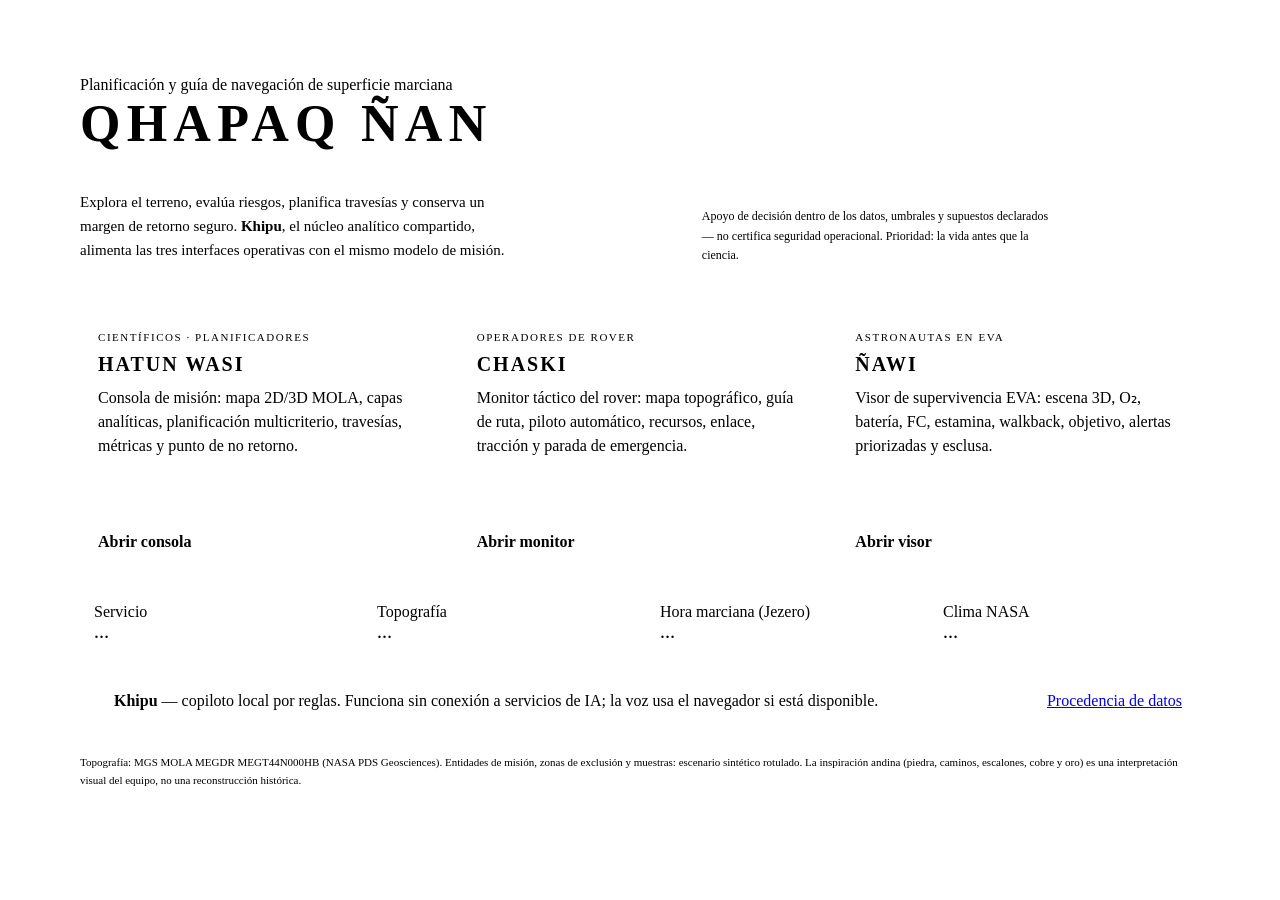
==== web/home/index.html @ beaa2172 "First commit" ====
<!doctype html>
<html lang="es">
<head>
  <meta charset="utf-8" />
  <meta name="viewport" content="width=device-width, initial-scale=1" />
  <title>Qhapaq Ñan — Portal</title>
  <link rel="stylesheet" href="/static/shared/css/qn.css" />
  <style>
    body { overflow: auto; background:
      radial-gradient(1200px 600px at 75% -10%, rgba(185,111,73,.18), transparent 60%),
      repeating-linear-gradient(0deg, rgba(223,189,128,.035) 0 1px, transparent 1px 64px),
      repeating-linear-gradient(90deg, rgba(223,189,128,.035) 0 1px, transparent 1px 96px), var(--basalt-1); }
    .wrap { max-width: 1120px; margin: 0 auto; padding: 28px 16px 40px; }
    header.top { display: flex; align-items: center; justify-content: space-between; gap: 16px; flex-wrap: wrap; }
    .hero { margin: 40px 0 26px; display: grid; grid-template-columns: 1.2fr 1fr; gap: 24px; align-items: end; }
    .hero h1 { font-size: clamp(30px, 5vw, 52px); letter-spacing: .12em; margin: 0; font-weight: 700; }
    .hero h1 span { color: var(--copper); }
    .hero p { color: var(--text-2); font-size: 15px; line-height: 1.6; max-width: 60ch; }
    .steps { display: flex; gap: 0; margin: 14px 0 0; }
    .steps i { display: block; width: 46px; height: 8px; border: 1px solid var(--copper); border-right: 0; }
    .steps i:nth-child(2) { margin-top: -8px; } .steps i:nth-child(3) { margin-top: -16px; } .steps i:last-child { border-right: 1px solid var(--copper); }
    .grid { display: grid; grid-template-columns: repeat(3, 1fr); gap: 16px; }
    .card { display: flex; flex-direction: column; gap: 10px; padding: 18px; text-decoration: none; color: inherit; min-height: 230px; transition: border-color .15s, transform .15s; }
    .card:hover, .card:focus-visible { border-color: var(--gold); transform: translateY(-2px); }
    .card h2 { margin: 0; font-size: 20px; letter-spacing: .1em; }
    .card .role { color: var(--gold); font-size: 11px; letter-spacing: .14em; text-transform: uppercase; }
    .card p { color: var(--text-2); margin: 0; line-height: 1.5; flex: 1; }
    .card .go { color: var(--gold); display: flex; align-items: center; gap: 6px; font-weight: 600; }
    .card svg.big { width: 34px; height: 34px; color: var(--copper); }
    .status { margin-top: 22px; display: grid; grid-template-columns: repeat(4, 1fr); gap: 12px; }
    .status .panel { padding: 12px 14px; }
    .status b { display: block; font-family: var(--font-mono); font-size: 15px; margin-top: 4px; }
    .khipu { margin-top: 22px; padding: 16px 18px; display: flex; gap: 16px; align-items: center; flex-wrap: wrap; }
    footer { margin-top: 28px; color: var(--text-3); font-size: 11px; line-height: 1.6; }
    @media (max-width: 860px) { .hero, .grid { grid-template-columns: 1fr; } .status { grid-template-columns: 1fr 1fr; } }
  </style>
</head>
<body>
  <div class="wrap">
    <header class="top">
      <div id="brand"></div>
      <div class="muted mono" id="clock" aria-live="off"></div>
    </header>
    <section class="hero">
      <div>
        <div class="kicker">Planificación y guía de navegación de superficie marciana</div>
        <h1>QHAPAQ <span>ÑAN</span></h1>
        <div class="steps" aria-hidden="true"><i></i><i></i><i></i><i></i></div>
        <p>Explora el terreno, evalúa riesgos, planifica travesías y conserva un margen de retorno seguro. <strong>Khipu</strong>, el núcleo analítico compartido, alimenta las tres interfaces operativas con el mismo modelo de misión.</p>
      </div>
      <p class="muted" style="font-size:12px">Apoyo de decisión dentro de los datos, umbrales y supuestos declarados — no certifica seguridad operacional. Prioridad: la vida antes que la ciencia.</p>
    </section>
    <nav class="grid" aria-label="Interfaces operativas">
      <a class="card panel cut" href="/console" id="go-console">
        <span data-icon="map" class="ic"></span>
        <div class="role">Científicos · planificadores</div>
        <h2>HATUN WASI</h2>
        <p>Consola de misión: mapa 2D/3D MOLA, capas analíticas, planificación multicriterio, travesías, métricas y punto de no retorno.</p>
        <span class="go">Abrir consola <span data-icon="arrowright"></span></span>
      </a>
      <a class="card panel cut" href="/rover" id="go-rover">
        <span data-icon="truck" class="ic"></span>
        <div class="role">Operadores de rover</div>
        <h2>CHASKI</h2>
        <p>Monitor táctico del rover: mapa topográfico, guía de ruta, piloto automático, recursos, enlace, tracción y parada de emergencia.</p>
        <span class="go">Abrir monitor <span data-icon="arrowright"></span></span>
      </a>
      <a class="card panel cut" href="/hud" id="go-hud">
        <span data-icon="person" class="ic"></span>
        <div class="role">Astronautas en EVA</div>
        <h2>ÑAWI</h2>
        <p>Visor de supervivencia EVA: escena 3D, O₂, batería, FC, estamina, walkback, objetivo, alertas priorizadas y esclusa.</p>
        <span class="go">Abrir visor <span data-icon="arrowright"></span></span>
      </a>
    </nav>
    <section class="status" aria-label="Estado de Khipu">
      <div class="panel"><span class="kicker">Servicio</span><b id="st-health">…</b></div>
      <div class="panel"><span class="kicker">Topografía</span><b id="st-data">…</b></div>
      <div class="panel"><span class="kicker">Hora marciana (Jezero)</span><b id="st-mars">…</b></div>
      <div class="panel"><span class="kicker">Clima NASA</span><b id="st-weather">…</b></div>
    </section>
    <section class="khipu panel">
      <span data-icon="radio"></span>
      <div style="flex:1;min-width:220px"><strong>Khipu</strong> — copiloto local por reglas. Funciona sin conexión a servicios de IA; la voz usa el navegador si está disponible.</div>
      <a class="btn" href="/static/home/data.html">Procedencia de datos</a>
    </section>
    <footer>
      Topografía: MGS MOLA MEGDR MEGT44N000HB (NASA PDS Geosciences). Entidades de misión, zonas de exclusión y muestras: escenario sintético rotulado.
      La inspiración andina (piedra, caminos, escalones, cobre y oro) es una interpretación visual del equipo, no una reconstrucción histórica.
    </footer>
  </div>
  <script type="module">
    import { icon, brandBlock } from "/static/shared/js/icons.js";
    import { api } from "/static/shared/js/api.js";
    document.getElementById("brand").innerHTML = brandBlock("Portal · Núcleo Khipu");
    document.querySelectorAll("[data-icon]").forEach((el) => { el.outerHTML = icon(el.dataset.icon, el.classList.contains("ic") ? "big" : "icon"); });
    const set = (id, t, cls) => { const e = document.getElementById(id); e.textContent = t; if (cls) e.style.color = cls; };
    api.health().then((h) => {
      set("st-health", h.status === "ok" ? "Operativo" : h.status, "var(--safe)");
      set("st-data", h.data.macro_available ? "MOLA cargado" : "Sin datos (modo vacío)", h.data.macro_available ? "var(--safe)" : "var(--warn)");
    }).catch(() => { set("st-health", "Sin conexión", "var(--danger)"); set("st-data", "—"); });
    const tick = () => api.marsTime(18.44, 77.45).then((m) => {
      const h = Math.floor(m.ltst_h), mi = Math.floor((m.ltst_h - h) * 60);
      set("st-mars", `Sol ${m.sol} · ${String(h).padStart(2, "0")}:${String(mi).padStart(2, "0")} LTST`);
    }).catch(() => set("st-mars", "—"));
    tick(); setInterval(tick, 30000);
    api.weather().then((w) => {
      const s = w.summary;
      set("st-weather", w.status === "live" && s?.available ? `Sol ${s.sol}: ${s.temp_avg_c ?? "—"} °C` : `${w.status === "fallback" ? "No disponible" : w.status} (${w.status})`, w.status === "live" ? "var(--safe)" : "var(--text-2)");
    }).catch(() => set("st-weather", "No disponible"));
    setInterval(() => { document.getElementById("clock").textContent = new Date().toISOString().slice(0, 19).replace("T", " ") + " UTC"; }, 1000);
  </script>
</body>
</html>
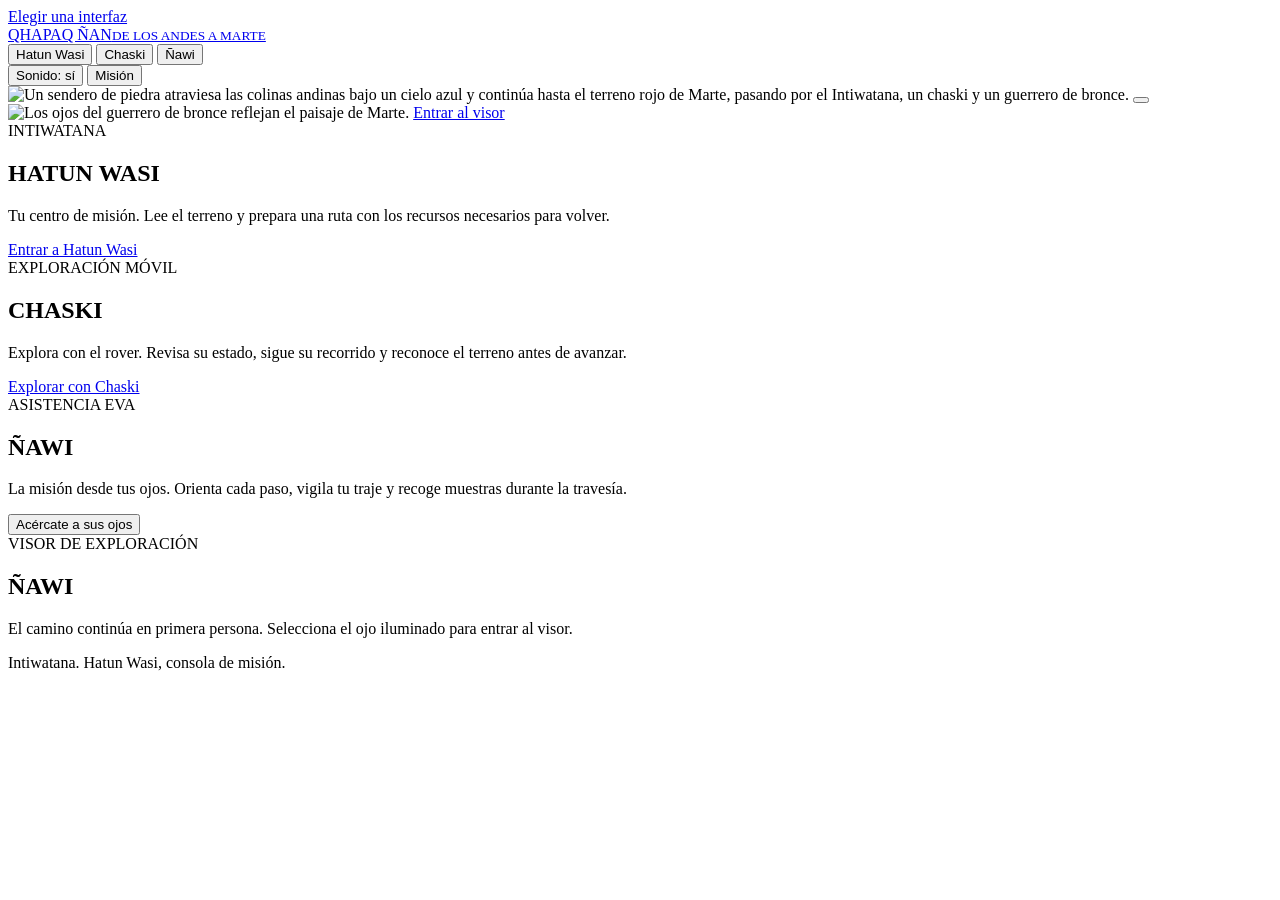
==== commit 89453f4b: "Ajustes de landing" ====
--- a/web/home/index.html
+++ b/web/home/index.html
@@ -3,112 +3,94 @@
 <head>
   <meta charset="utf-8" />
   <meta name="viewport" content="width=device-width, initial-scale=1" />
-  <title>Qhapaq Ñan — Portal</title>
+  <meta name="theme-color" content="#101612" />
+  <meta name="description" content="Un camino desde los Andes hasta Marte. Descubre Hatun Wasi, Chaski y Ñawi: tres formas de explorar con Qhapaq Ñan." />
+  <title>Qhapaq Ñan — El recorrido</title>
+  <link rel="preload" as="image" href="/static/home/assets/andino-mars-panorama.png" fetchpriority="high" />
+  <link rel="preload" as="image" href="/static/home/assets/nawi-eyes.png" />
   <link rel="stylesheet" href="/static/shared/css/qn.css" />
-  <style>
-    body { overflow: auto; background:
-      radial-gradient(1200px 600px at 75% -10%, rgba(185,111,73,.18), transparent 60%),
-      repeating-linear-gradient(0deg, rgba(223,189,128,.035) 0 1px, transparent 1px 64px),
-      repeating-linear-gradient(90deg, rgba(223,189,128,.035) 0 1px, transparent 1px 96px), var(--basalt-1); }
-    .wrap { max-width: 1120px; margin: 0 auto; padding: 28px 16px 40px; }
-    header.top { display: flex; align-items: center; justify-content: space-between; gap: 16px; flex-wrap: wrap; }
-    .hero { margin: 40px 0 26px; display: grid; grid-template-columns: 1.2fr 1fr; gap: 24px; align-items: end; }
-    .hero h1 { font-size: clamp(30px, 5vw, 52px); letter-spacing: .12em; margin: 0; font-weight: 700; }
-    .hero h1 span { color: var(--copper); }
-    .hero p { color: var(--text-2); font-size: 15px; line-height: 1.6; max-width: 60ch; }
-    .steps { display: flex; gap: 0; margin: 14px 0 0; }
-    .steps i { display: block; width: 46px; height: 8px; border: 1px solid var(--copper); border-right: 0; }
-    .steps i:nth-child(2) { margin-top: -8px; } .steps i:nth-child(3) { margin-top: -16px; } .steps i:last-child { border-right: 1px solid var(--copper); }
-    .grid { display: grid; grid-template-columns: repeat(3, 1fr); gap: 16px; }
-    .card { display: flex; flex-direction: column; gap: 10px; padding: 18px; text-decoration: none; color: inherit; min-height: 230px; transition: border-color .15s, transform .15s; }
-    .card:hover, .card:focus-visible { border-color: var(--gold); transform: translateY(-2px); }
-    .card h2 { margin: 0; font-size: 20px; letter-spacing: .1em; }
-    .card .role { color: var(--gold); font-size: 11px; letter-spacing: .14em; text-transform: uppercase; }
-    .card p { color: var(--text-2); margin: 0; line-height: 1.5; flex: 1; }
-    .card .go { color: var(--gold); display: flex; align-items: center; gap: 6px; font-weight: 600; }
-    .card svg.big { width: 34px; height: 34px; color: var(--copper); }
-    .status { margin-top: 22px; display: grid; grid-template-columns: repeat(4, 1fr); gap: 12px; }
-    .status .panel { padding: 12px 14px; }
-    .status b { display: block; font-family: var(--font-mono); font-size: 15px; margin-top: 4px; }
-    .khipu { margin-top: 22px; padding: 16px 18px; display: flex; gap: 16px; align-items: center; flex-wrap: wrap; }
-    footer { margin-top: 28px; color: var(--text-3); font-size: 11px; line-height: 1.6; }
-    @media (max-width: 860px) { .hero, .grid { grid-template-columns: 1fr; } .status { grid-template-columns: 1fr 1fr; } }
-  </style>
+  <link rel="stylesheet" href="/static/home/css/home.css" />
+  <link rel="stylesheet" href="/static/shared/css/product-loading.css" />
+  <script src="/static/shared/js/entry-transition.js"></script>
+  <script type="module" src="/static/home/js/home.js"></script>
 </head>
-<body>
-  <div class="wrap">
-    <header class="top">
-      <div id="brand"></div>
-      <div class="muted mono" id="clock" aria-live="off"></div>
-    </header>
-    <section class="hero">
-      <div>
-        <div class="kicker">Planificación y guía de navegación de superficie marciana</div>
-        <h1>QHAPAQ <span>ÑAN</span></h1>
-        <div class="steps" aria-hidden="true"><i></i><i></i><i></i><i></i></div>
-        <p>Explora el terreno, evalúa riesgos, planifica travesías y conserva un margen de retorno seguro. <strong>Khipu</strong>, el núcleo analítico compartido, alimenta las tres interfaces operativas con el mismo modelo de misión.</p>
+<body class="home-journey" data-stage="0">
+  <a class="skip-link" href="#journey-navigation">Elegir una interfaz</a>
+  <header class="journey-header">
+    <a class="journey-brand" href="/home" aria-label="Qhapaq Ñan, volver al inicio del recorrido">
+      <span>QHAPAQ ÑAN<small>DE LOS ANDES A MARTE</small></span>
+    </a>
+    <nav class="header-products" id="journey-navigation" aria-label="Puntos del recorrido">
+      <button class="waypoint is-active" data-stop="0" aria-current="step" aria-label="Ir a Intiwatana, Hatun Wasi">Hatun Wasi</button>
+      <button class="waypoint" data-stop="1" aria-label="Ir a Chaski, monitor del rover">Chaski</button>
+      <button class="waypoint" data-stop="2" aria-label="Ir a Ñawi, guerrero y visor EVA">Ñawi</button>
+    </nav>
+    <div class="header-actions">
+      <button class="sound-toggle" id="sound-toggle" aria-pressed="true" aria-label="Desactivar efectos de sonido" title="Desactivar efectos de sonido">Sonido: sí</button>
+      <button class="mission-info" id="mission-info" aria-label="Acerca de la misión" title="Acerca de la misión">Misión</button>
+    </div>
+  </header>
+
+  <main class="journey" id="journey" aria-label="Recorrido horizontal de los Andes a Marte">
+    <div class="journey-distance" aria-hidden="true"></div>
+    <div class="journey-viewport" id="journey-viewport">
+      <div class="world-camera" id="world-camera">
+        <div class="world" id="world">
+          <img class="world-art" id="world-art" src="/static/home/assets/andino-mars-panorama.png" width="2172" height="724" alt="Un sendero de piedra atraviesa las colinas andinas bajo un cielo azul y continúa hasta el terreno rojo de Marte, pasando por el Intiwatana, un chaski y un guerrero de bronce." fetchpriority="high" decoding="async" />
+          <a class="world-target target-intiwatana" href="/console" data-enter="console" data-station="0" aria-label="Intiwatana: abrir Hatun Wasi, consola de misión"><span class="target-point"></span></a>
+          <a class="world-target target-chaski" href="/rover" data-enter="rover" data-station="1" aria-label="Chaski: abrir el monitor del rover" tabindex="-1"><span class="target-point"></span></a>
+          <button class="world-target target-warrior" id="warrior-target" data-station="2" aria-label="Ñawi: acercarse a los ojos del guerrero" tabindex="-1"><span class="target-point"></span></button>
+        </div>
       </div>
-      <p class="muted" style="font-size:12px">Apoyo de decisión dentro de los datos, umbrales y supuestos declarados — no certifica seguridad operacional. Prioridad: la vida antes que la ciencia.</p>
-    </section>
-    <nav class="grid" aria-label="Interfaces operativas">
-      <a class="card panel cut" href="/console" id="go-console">
-        <span data-icon="map" class="ic"></span>
-        <div class="role">Científicos · planificadores</div>
-        <h2>HATUN WASI</h2>
-        <p>Consola de misión: mapa 2D/3D MOLA, capas analíticas, planificación multicriterio, travesías, métricas y punto de no retorno.</p>
-        <span class="go">Abrir consola <span data-icon="arrowright"></span></span>
-      </a>
-      <a class="card panel cut" href="/rover" id="go-rover">
-        <span data-icon="truck" class="ic"></span>
-        <div class="role">Operadores de rover</div>
+      <div class="landscape-shade" aria-hidden="true"></div>
+      <div class="eyes-scene" id="eyes-scene" aria-hidden="true">
+        <div class="eyes-camera">
+          <img id="eyes-art" src="/static/home/assets/nawi-eyes.png" width="1672" height="941" alt="Los ojos del guerrero de bronce reflejan el paisaje de Marte." decoding="async" />
+          <a class="eye-entry" id="go-hud" href="/hud" data-enter="hud" tabindex="-1" aria-label="Seleccionar la mirada de Ñawi y entrar al visor EVA" aria-hidden="true"><span class="eye-entry-label stone-button">Entrar al visor</span></a>
+        </div>
+      </div>
+
+      <section class="station-copy" id="copy-intiwatana" data-copy="0" aria-label="Hatun Wasi">
+        <span class="product-label">INTIWATANA</span>
+        <h1>HATUN WASI</h1>
+        <p>Tu centro de misión. Lee el terreno y prepara una ruta con los recursos necesarios para volver.</p>
+        <div class="video-placeholder" role="img" aria-label="Espacio reservado para el video de Hatun Wasi"></div>
+        <a class="station-enter stone-button" id="go-console" href="/console" data-enter="console">Entrar a Hatun Wasi</a>
+      </section>
+      <section class="station-copy" id="copy-chaski" data-copy="1" aria-label="Chaski" aria-hidden="true" inert>
+        <span class="product-label">EXPLORACIÓN MÓVIL</span>
         <h2>CHASKI</h2>
-        <p>Monitor táctico del rover: mapa topográfico, guía de ruta, piloto automático, recursos, enlace, tracción y parada de emergencia.</p>
-        <span class="go">Abrir monitor <span data-icon="arrowright"></span></span>
-      </a>
-      <a class="card panel cut" href="/hud" id="go-hud">
-        <span data-icon="person" class="ic"></span>
-        <div class="role">Astronautas en EVA</div>
+        <p>Explora con el rover. Revisa su estado, sigue su recorrido y reconoce el terreno antes de avanzar.</p>
+        <div class="video-placeholder" role="img" aria-label="Espacio reservado para el video de Chaski"></div>
+        <a class="station-enter stone-button" id="go-rover" href="/rover" data-enter="rover" tabindex="-1">Explorar con Chaski</a>
+      </section>
+      <section class="station-copy nawi-copy" id="copy-warrior" data-copy="2" aria-label="Ñawi, el guerrero" aria-hidden="true" inert>
+        <span class="product-label">ASISTENCIA EVA</span>
         <h2>ÑAWI</h2>
-        <p>Visor de supervivencia EVA: escena 3D, O₂, batería, FC, estamina, walkback, objetivo, alertas priorizadas y esclusa.</p>
-        <span class="go">Abrir visor <span data-icon="arrowright"></span></span>
-      </a>
-    </nav>
-    <section class="status" aria-label="Estado de Khipu">
-      <div class="panel"><span class="kicker">Servicio</span><b id="st-health">…</b></div>
-      <div class="panel"><span class="kicker">Topografía</span><b id="st-data">…</b></div>
-      <div class="panel"><span class="kicker">Hora marciana (Jezero)</span><b id="st-mars">…</b></div>
-      <div class="panel"><span class="kicker">Clima NASA</span><b id="st-weather">…</b></div>
-    </section>
-    <section class="khipu panel">
-      <span data-icon="radio"></span>
-      <div style="flex:1;min-width:220px"><strong>Khipu</strong> — copiloto local por reglas. Funciona sin conexión a servicios de IA; la voz usa el navegador si está disponible.</div>
-      <a class="btn" href="/static/home/data.html">Procedencia de datos</a>
-    </section>
-    <footer>
-      Topografía: MGS MOLA MEGDR MEGT44N000HB (NASA PDS Geosciences). Entidades de misión, zonas de exclusión y muestras: escenario sintético rotulado.
-      La inspiración andina (piedra, caminos, escalones, cobre y oro) es una interpretación visual del equipo, no una reconstrucción histórica.
-    </footer>
-  </div>
-  <script type="module">
-    import { icon, brandBlock } from "/static/shared/js/icons.js";
-    import { api } from "/static/shared/js/api.js";
-    document.getElementById("brand").innerHTML = brandBlock("Portal · Núcleo Khipu");
-    document.querySelectorAll("[data-icon]").forEach((el) => { el.outerHTML = icon(el.dataset.icon, el.classList.contains("ic") ? "big" : "icon"); });
-    const set = (id, t, cls) => { const e = document.getElementById(id); e.textContent = t; if (cls) e.style.color = cls; };
-    api.health().then((h) => {
-      set("st-health", h.status === "ok" ? "Operativo" : h.status, "var(--safe)");
-      set("st-data", h.data.macro_available ? "MOLA cargado" : "Sin datos (modo vacío)", h.data.macro_available ? "var(--safe)" : "var(--warn)");
-    }).catch(() => { set("st-health", "Sin conexión", "var(--danger)"); set("st-data", "—"); });
-    const tick = () => api.marsTime(18.44, 77.45).then((m) => {
-      const h = Math.floor(m.ltst_h), mi = Math.floor((m.ltst_h - h) * 60);
-      set("st-mars", `Sol ${m.sol} · ${String(h).padStart(2, "0")}:${String(mi).padStart(2, "0")} LTST`);
-    }).catch(() => set("st-mars", "—"));
-    tick(); setInterval(tick, 30000);
-    api.weather().then((w) => {
-      const s = w.summary;
-      set("st-weather", w.status === "live" && s?.available ? `Sol ${s.sol}: ${s.temp_avg_c ?? "—"} °C` : `${w.status === "fallback" ? "No disponible" : w.status} (${w.status})`, w.status === "live" ? "var(--safe)" : "var(--text-2)");
-    }).catch(() => set("st-weather", "No disponible"));
-    setInterval(() => { document.getElementById("clock").textContent = new Date().toISOString().slice(0, 19).replace("T", " ") + " UTC"; }, 1000);
-  </script>
+        <p>La misión desde tus ojos. Orienta cada paso, vigila tu traje y recoge muestras durante la travesía.</p>
+        <div class="video-placeholder" role="img" aria-label="Espacio reservado para el video de Ñawi"></div>
+        <button class="station-enter stone-button" id="approach-eyes" tabindex="-1">Acércate a sus ojos</button>
+      </section>
+      <section class="station-copy nawi-copy eye-copy" id="copy-eyes" data-copy="3" aria-label="Ñawi, visor EVA" aria-hidden="true" inert>
+        <span class="product-label">VISOR DE EXPLORACIÓN</span>
+        <h2>ÑAWI</h2>
+        <p>El camino continúa en primera persona. Selecciona el ojo iluminado para entrar al visor.</p>
+        <div class="video-placeholder" role="img" aria-label="Espacio reservado para el video del visor Ñawi"></div>
+      </section>
+
+      <p class="sr-only" id="journey-announcement" aria-live="polite">Intiwatana. Hatun Wasi, consola de misión.</p>
+    </div>
+  </main>
+
+  <dialog class="mission-dialog" id="mission-dialog" aria-labelledby="mission-title">
+    <button class="dialog-close" id="mission-close" aria-label="Cerrar información">×</button>
+    <h2 id="mission-title">Un camino compartido.</h2>
+    <p>Hatun Wasi planifica, Chaski explora y Ñawi acompaña la travesía EVA. Las tres interfaces comparten el núcleo Khipu.</p>
+    <div class="mission-status"><span id="st-health">Consultando Khipu…</span><span id="st-data"></span></div>
+    <p class="mission-note">El recorrido es una interpretación visual de inspiración andina. La aplicación utiliza topografía MOLA y entidades de misión sintéticas. Sus resultados son apoyo de decisión dentro de los datos y supuestos declarados.</p>
+    <a href="/static/home/data.html">Procedencia de datos</a>
+  </dialog>
+
+  <noscript><div class="noscript-navigation"><p>Qhapaq Ñan</p><a href="/console">Hatun Wasi</a><a href="/rover">Chaski</a><a href="/hud">Ñawi</a></div></noscript>
 </body>
 </html>
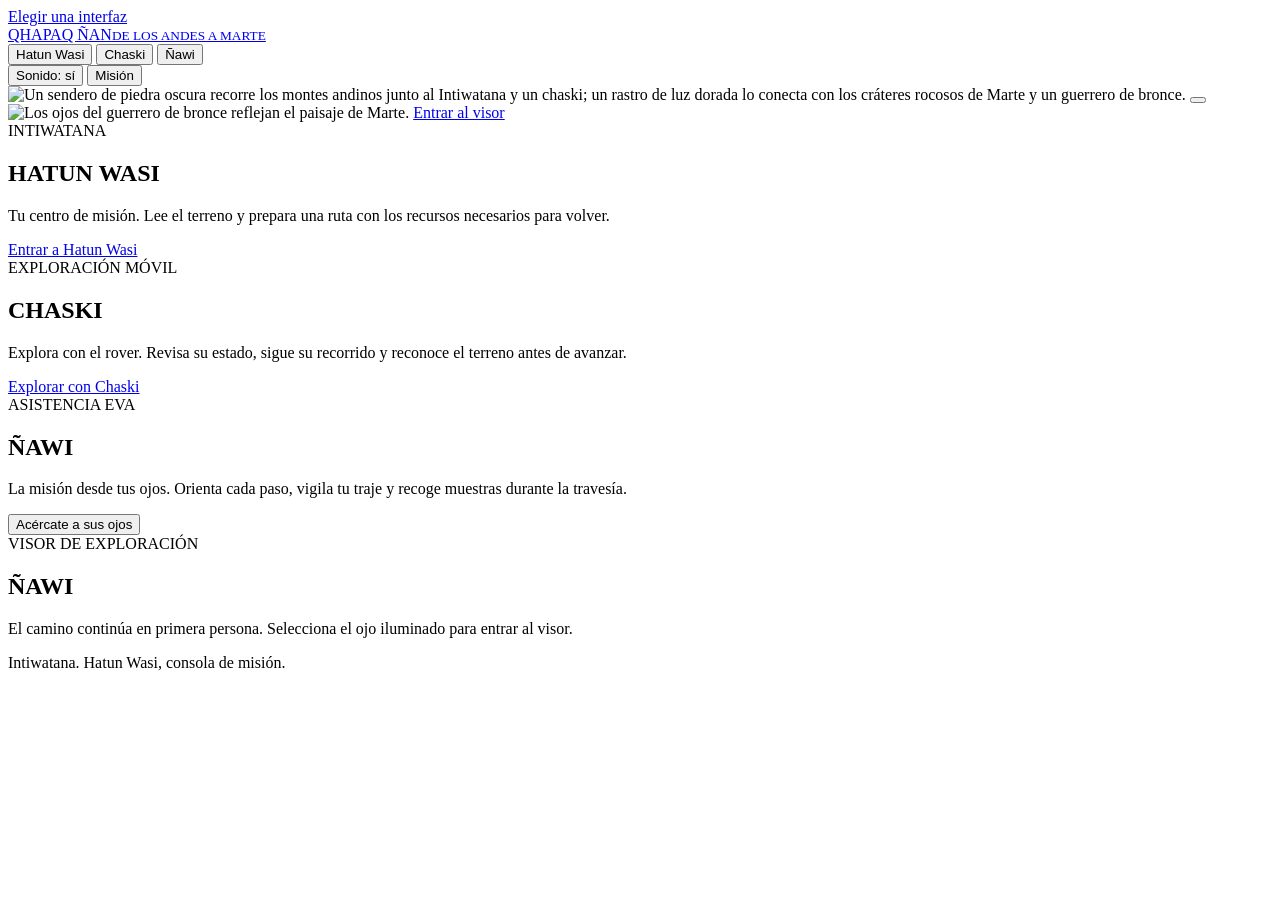
==== commit 34ea60ff: "Mejora el panorama y los componentes de piedra de la landing" ====
--- a/web/home/index.html
+++ b/web/home/index.html
@@ -6,10 +6,10 @@
   <meta name="theme-color" content="#101612" />
   <meta name="description" content="Un camino desde los Andes hasta Marte. Descubre Hatun Wasi, Chaski y Ñawi: tres formas de explorar con Qhapaq Ñan." />
   <title>Qhapaq Ñan — El recorrido</title>
-  <link rel="preload" as="image" href="/static/home/assets/andino-mars-panorama.png" fetchpriority="high" />
+  <link rel="preload" as="image" href="/static/home/assets/andino-mars-panorama-v2.png" fetchpriority="high" />
   <link rel="preload" as="image" href="/static/home/assets/nawi-eyes.png" />
   <link rel="stylesheet" href="/static/shared/css/qn.css" />
-  <link rel="stylesheet" href="/static/home/css/home.css" />
+  <link rel="stylesheet" href="/static/home/css/home.css?v=stone-cards-v2" />
   <link rel="stylesheet" href="/static/shared/css/product-loading.css" />
   <script src="/static/shared/js/entry-transition.js"></script>
   <script type="module" src="/static/home/js/home.js"></script>
@@ -36,7 +36,7 @@
     <div class="journey-viewport" id="journey-viewport">
       <div class="world-camera" id="world-camera">
         <div class="world" id="world">
-          <img class="world-art" id="world-art" src="/static/home/assets/andino-mars-panorama.png" width="2172" height="724" alt="Un sendero de piedra atraviesa las colinas andinas bajo un cielo azul y continúa hasta el terreno rojo de Marte, pasando por el Intiwatana, un chaski y un guerrero de bronce." fetchpriority="high" decoding="async" />
+          <img class="world-art" id="world-art" src="/static/home/assets/andino-mars-panorama-v2.png" width="2172" height="724" alt="Un sendero de piedra oscura recorre los montes andinos junto al Intiwatana y un chaski; un rastro de luz dorada lo conecta con los cráteres rocosos de Marte y un guerrero de bronce." fetchpriority="high" decoding="async" />
           <a class="world-target target-intiwatana" href="/console" data-enter="console" data-station="0" aria-label="Intiwatana: abrir Hatun Wasi, consola de misión"><span class="target-point"></span></a>
           <a class="world-target target-chaski" href="/rover" data-enter="rover" data-station="1" aria-label="Chaski: abrir el monitor del rover" tabindex="-1"><span class="target-point"></span></a>
           <button class="world-target target-warrior" id="warrior-target" data-station="2" aria-label="Ñawi: acercarse a los ojos del guerrero" tabindex="-1"><span class="target-point"></span></button>
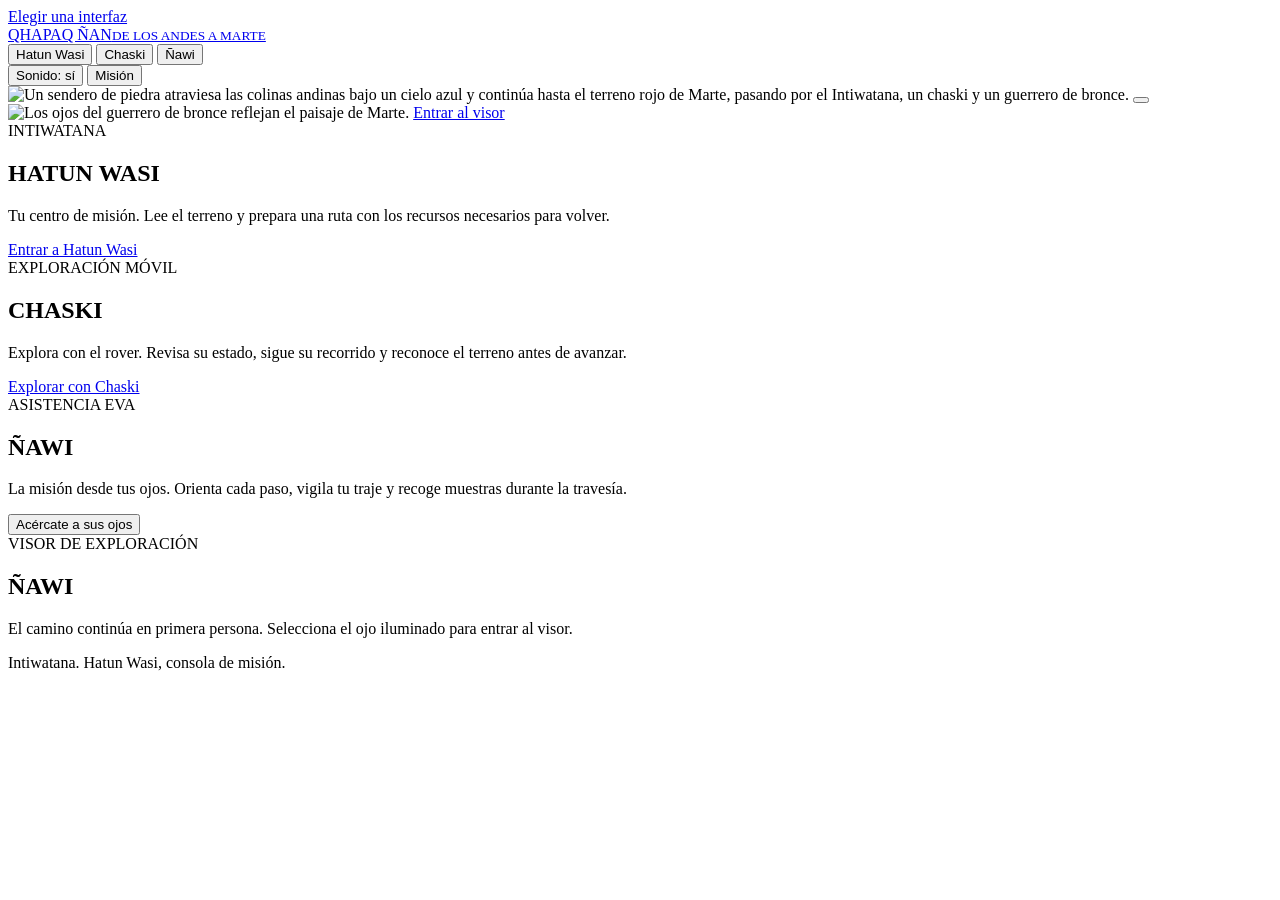
==== commit 0f729b0b: "Ajustes v2" ====
--- a/web/home/index.html
+++ b/web/home/index.html
@@ -6,15 +6,17 @@
   <meta name="theme-color" content="#101612" />
   <meta name="description" content="Un camino desde los Andes hasta Marte. Descubre Hatun Wasi, Chaski y Ñawi: tres formas de explorar con Qhapaq Ñan." />
   <title>Qhapaq Ñan — El recorrido</title>
-  <link rel="preload" as="image" href="/static/home/assets/andino-mars-panorama-v2.png" fetchpriority="high" />
+  <link rel="preload" as="image" href="/static/home/assets/andino-mars-panorama.png" fetchpriority="high" />
   <link rel="preload" as="image" href="/static/home/assets/nawi-eyes.png" />
   <link rel="stylesheet" href="/static/shared/css/qn.css" />
-  <link rel="stylesheet" href="/static/home/css/home.css?v=stone-cards-v2" />
+  <link rel="stylesheet" href="/static/home/css/home.css" />
   <link rel="stylesheet" href="/static/shared/css/product-loading.css" />
   <script src="/static/shared/js/entry-transition.js"></script>
   <script type="module" src="/static/home/js/home.js"></script>
+  <link rel="stylesheet" href="/static/shared/css/guide.css" />
+  <script type="module" src="/static/shared/js/guide.js"></script>
 </head>
-<body class="home-journey" data-stage="0">
+<body data-guide="home" class="home-journey" data-stage="0">
   <a class="skip-link" href="#journey-navigation">Elegir una interfaz</a>
   <header class="journey-header">
     <a class="journey-brand" href="/home" aria-label="Qhapaq Ñan, volver al inicio del recorrido">
@@ -26,6 +28,7 @@
       <button class="waypoint" data-stop="2" aria-label="Ir a Ñawi, guerrero y visor EVA">Ñawi</button>
     </nav>
     <div class="header-actions">
+      <div class="qn-settings-host" data-guide-settings data-no-localize></div>
       <button class="sound-toggle" id="sound-toggle" aria-pressed="true" aria-label="Desactivar efectos de sonido" title="Desactivar efectos de sonido">Sonido: sí</button>
       <button class="mission-info" id="mission-info" aria-label="Acerca de la misión" title="Acerca de la misión">Misión</button>
     </div>
@@ -36,7 +39,7 @@
     <div class="journey-viewport" id="journey-viewport">
       <div class="world-camera" id="world-camera">
         <div class="world" id="world">
-          <img class="world-art" id="world-art" src="/static/home/assets/andino-mars-panorama-v2.png" width="2172" height="724" alt="Un sendero de piedra oscura recorre los montes andinos junto al Intiwatana y un chaski; un rastro de luz dorada lo conecta con los cráteres rocosos de Marte y un guerrero de bronce." fetchpriority="high" decoding="async" />
+          <img class="world-art" id="world-art" src="/static/home/assets/andino-mars-panorama.png" width="2172" height="724" alt="Un sendero de piedra atraviesa las colinas andinas bajo un cielo azul y continúa hasta el terreno rojo de Marte, pasando por el Intiwatana, un chaski y un guerrero de bronce." fetchpriority="high" decoding="async" />
           <a class="world-target target-intiwatana" href="/console" data-enter="console" data-station="0" aria-label="Intiwatana: abrir Hatun Wasi, consola de misión"><span class="target-point"></span></a>
           <a class="world-target target-chaski" href="/rover" data-enter="rover" data-station="1" aria-label="Chaski: abrir el monitor del rover" tabindex="-1"><span class="target-point"></span></a>
           <button class="world-target target-warrior" id="warrior-target" data-station="2" aria-label="Ñawi: acercarse a los ojos del guerrero" tabindex="-1"><span class="target-point"></span></button>
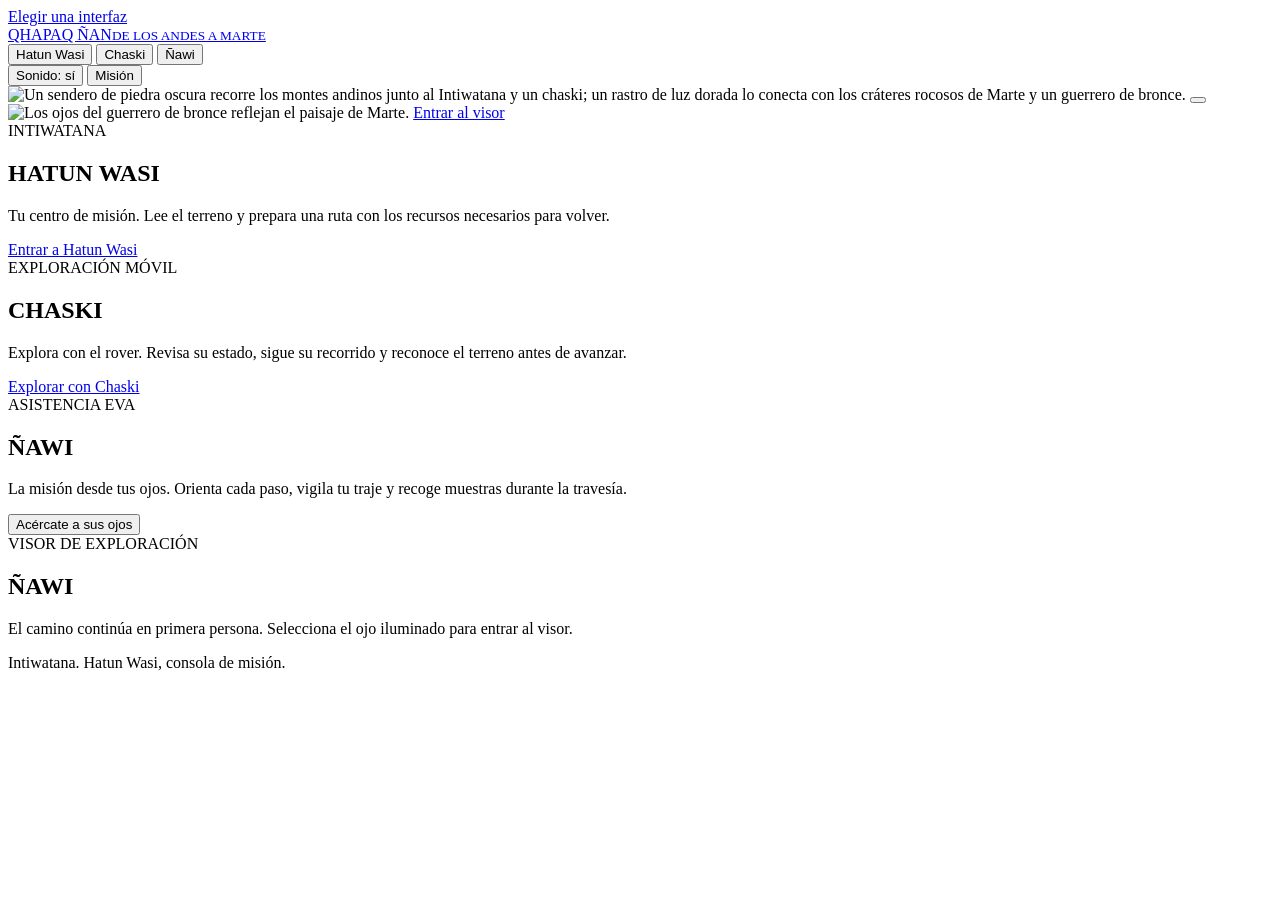
==== commit 225db7ee: "Merge branch 'main' of https://github.com/duermes/qhapac-nan" ====
--- a/web/home/index.html
+++ b/web/home/index.html
@@ -6,10 +6,10 @@
   <meta name="theme-color" content="#101612" />
   <meta name="description" content="Un camino desde los Andes hasta Marte. Descubre Hatun Wasi, Chaski y Ñawi: tres formas de explorar con Qhapaq Ñan." />
   <title>Qhapaq Ñan — El recorrido</title>
-  <link rel="preload" as="image" href="/static/home/assets/andino-mars-panorama.png" fetchpriority="high" />
+  <link rel="preload" as="image" href="/static/home/assets/andino-mars-panorama-v2.png" fetchpriority="high" />
   <link rel="preload" as="image" href="/static/home/assets/nawi-eyes.png" />
   <link rel="stylesheet" href="/static/shared/css/qn.css" />
-  <link rel="stylesheet" href="/static/home/css/home.css" />
+  <link rel="stylesheet" href="/static/home/css/home.css?v=stone-cards-v2" />
   <link rel="stylesheet" href="/static/shared/css/product-loading.css" />
   <script src="/static/shared/js/entry-transition.js"></script>
   <script type="module" src="/static/home/js/home.js"></script>
@@ -39,7 +39,7 @@
     <div class="journey-viewport" id="journey-viewport">
       <div class="world-camera" id="world-camera">
         <div class="world" id="world">
-          <img class="world-art" id="world-art" src="/static/home/assets/andino-mars-panorama.png" width="2172" height="724" alt="Un sendero de piedra atraviesa las colinas andinas bajo un cielo azul y continúa hasta el terreno rojo de Marte, pasando por el Intiwatana, un chaski y un guerrero de bronce." fetchpriority="high" decoding="async" />
+          <img class="world-art" id="world-art" src="/static/home/assets/andino-mars-panorama-v2.png" width="2172" height="724" alt="Un sendero de piedra oscura recorre los montes andinos junto al Intiwatana y un chaski; un rastro de luz dorada lo conecta con los cráteres rocosos de Marte y un guerrero de bronce." fetchpriority="high" decoding="async" />
           <a class="world-target target-intiwatana" href="/console" data-enter="console" data-station="0" aria-label="Intiwatana: abrir Hatun Wasi, consola de misión"><span class="target-point"></span></a>
           <a class="world-target target-chaski" href="/rover" data-enter="rover" data-station="1" aria-label="Chaski: abrir el monitor del rover" tabindex="-1"><span class="target-point"></span></a>
           <button class="world-target target-warrior" id="warrior-target" data-station="2" aria-label="Ñawi: acercarse a los ojos del guerrero" tabindex="-1"><span class="target-point"></span></button>
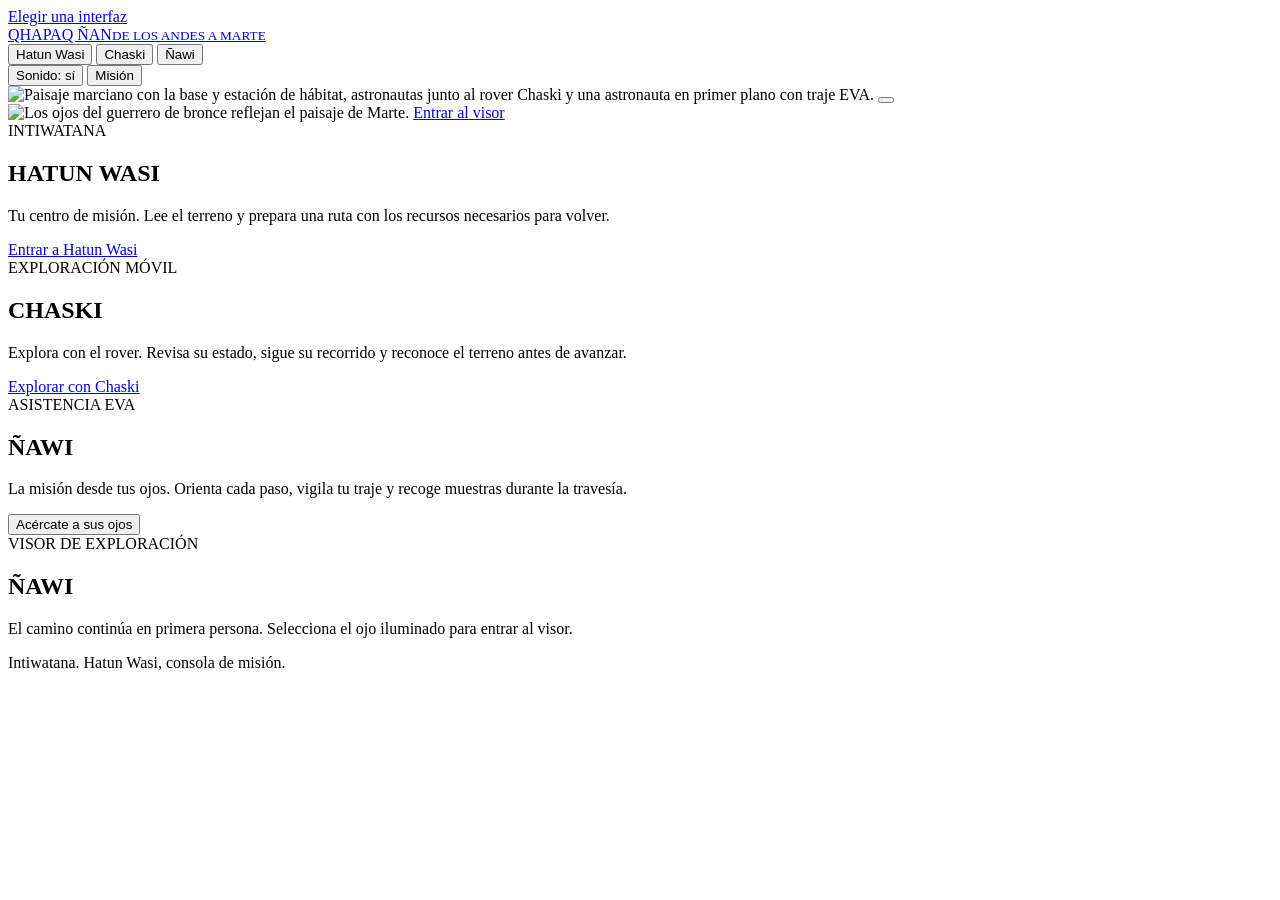
==== commit 8064943d: "Localiza las interfaces y actualiza el portal de Qhapaq Ñan" ====
--- a/web/home/index.html
+++ b/web/home/index.html
@@ -39,7 +39,7 @@
     <div class="journey-viewport" id="journey-viewport">
       <div class="world-camera" id="world-camera">
         <div class="world" id="world">
-          <img class="world-art" id="world-art" src="/static/home/assets/andino-mars-panorama-v2.png" width="2172" height="724" alt="Un sendero de piedra oscura recorre los montes andinos junto al Intiwatana y un chaski; un rastro de luz dorada lo conecta con los cráteres rocosos de Marte y un guerrero de bronce." fetchpriority="high" decoding="async" />
+          <img class="world-art" id="world-art" src="/static/home/assets/andino-mars-panorama-v2.png" width="4416" height="960" alt="Paisaje marciano con la base y estación de hábitat, astronautas junto al rover Chaski y una astronauta en primer plano con traje EVA." fetchpriority="high" decoding="async" />
           <a class="world-target target-intiwatana" href="/console" data-enter="console" data-station="0" aria-label="Intiwatana: abrir Hatun Wasi, consola de misión"><span class="target-point"></span></a>
           <a class="world-target target-chaski" href="/rover" data-enter="rover" data-station="1" aria-label="Chaski: abrir el monitor del rover" tabindex="-1"><span class="target-point"></span></a>
           <button class="world-target target-warrior" id="warrior-target" data-station="2" aria-label="Ñawi: acercarse a los ojos del guerrero" tabindex="-1"><span class="target-point"></span></button>
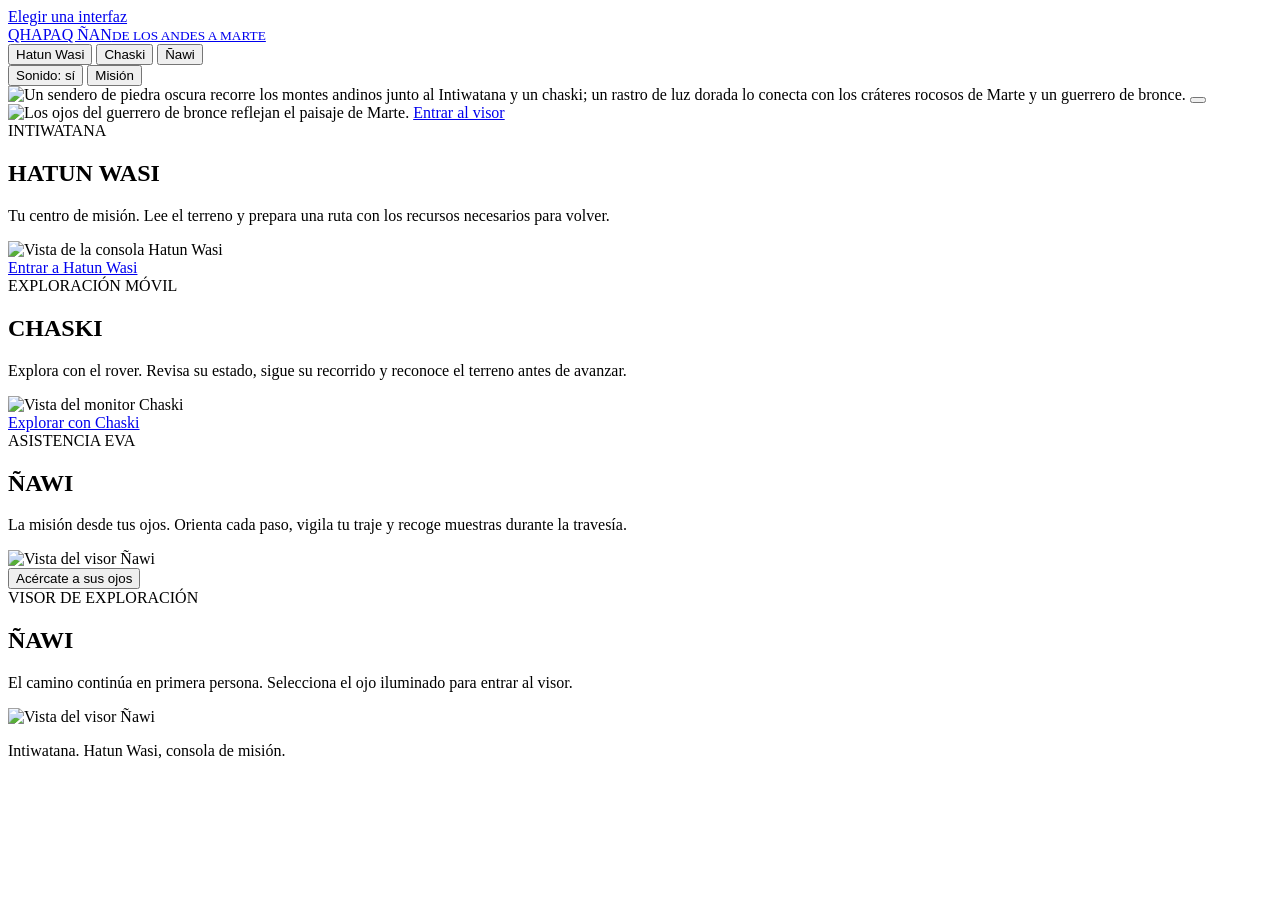
==== commit f72b9c28: "Actualiza capturas del portal, perfiles panorámicos y textos de misión" ====
--- a/web/home/index.html
+++ b/web/home/index.html
@@ -9,12 +9,12 @@
   <link rel="preload" as="image" href="/static/home/assets/andino-mars-panorama-v2.png" fetchpriority="high" />
   <link rel="preload" as="image" href="/static/home/assets/nawi-eyes.png" />
   <link rel="stylesheet" href="/static/shared/css/qn.css" />
-  <link rel="stylesheet" href="/static/home/css/home.css?v=stone-cards-v2" />
+  <link rel="stylesheet" href="/static/home/css/home.css?v=stone-cards-v3" />
   <link rel="stylesheet" href="/static/shared/css/product-loading.css" />
   <script src="/static/shared/js/entry-transition.js"></script>
-  <script type="module" src="/static/home/js/home.js"></script>
+  <script type="module" src="/static/home/js/home.js?v=stone-v3"></script>
   <link rel="stylesheet" href="/static/shared/css/guide.css" />
-  <script type="module" src="/static/shared/js/guide.js"></script>
+  <script type="module" src="/static/shared/js/guide.js?v=stone-v3"></script>
 </head>
 <body data-guide="home" class="home-journey" data-stage="0">
   <a class="skip-link" href="#journey-navigation">Elegir una interfaz</a>
@@ -39,7 +39,7 @@
     <div class="journey-viewport" id="journey-viewport">
       <div class="world-camera" id="world-camera">
         <div class="world" id="world">
-          <img class="world-art" id="world-art" src="/static/home/assets/andino-mars-panorama-v2.png" width="4416" height="960" alt="Paisaje marciano con la base y estación de hábitat, astronautas junto al rover Chaski y una astronauta en primer plano con traje EVA." fetchpriority="high" decoding="async" />
+          <img class="world-art" id="world-art" src="/static/home/assets/andino-mars-panorama-v2.png" width="2172" height="724" data-panorama="classic" alt="Un sendero de piedra oscura recorre los montes andinos junto al Intiwatana y un chaski; un rastro de luz dorada lo conecta con los cráteres rocosos de Marte y un guerrero de bronce." fetchpriority="high" decoding="async" />
           <a class="world-target target-intiwatana" href="/console" data-enter="console" data-station="0" aria-label="Intiwatana: abrir Hatun Wasi, consola de misión"><span class="target-point"></span></a>
           <a class="world-target target-chaski" href="/rover" data-enter="rover" data-station="1" aria-label="Chaski: abrir el monitor del rover" tabindex="-1"><span class="target-point"></span></a>
           <button class="world-target target-warrior" id="warrior-target" data-station="2" aria-label="Ñawi: acercarse a los ojos del guerrero" tabindex="-1"><span class="target-point"></span></button>
@@ -57,28 +57,28 @@
         <span class="product-label">INTIWATANA</span>
         <h1>HATUN WASI</h1>
         <p>Tu centro de misión. Lee el terreno y prepara una ruta con los recursos necesarios para volver.</p>
-        <div class="video-placeholder" role="img" aria-label="Espacio reservado para el video de Hatun Wasi"></div>
+        <div class="video-placeholder" role="img" aria-label="Captura de Hatun Wasi"><img src="/static/home/assets/Home-HatunWasi.png" alt="Vista de la consola Hatun Wasi" loading="lazy" /></div>
         <a class="station-enter stone-button" id="go-console" href="/console" data-enter="console">Entrar a Hatun Wasi</a>
       </section>
       <section class="station-copy" id="copy-chaski" data-copy="1" aria-label="Chaski" aria-hidden="true" inert>
         <span class="product-label">EXPLORACIÓN MÓVIL</span>
         <h2>CHASKI</h2>
         <p>Explora con el rover. Revisa su estado, sigue su recorrido y reconoce el terreno antes de avanzar.</p>
-        <div class="video-placeholder" role="img" aria-label="Espacio reservado para el video de Chaski"></div>
+        <div class="video-placeholder" role="img" aria-label="Captura de Chaski"><img src="/static/home/assets/Home-Chaski.png" alt="Vista del monitor Chaski" loading="lazy" /></div>
         <a class="station-enter stone-button" id="go-rover" href="/rover" data-enter="rover" tabindex="-1">Explorar con Chaski</a>
       </section>
       <section class="station-copy nawi-copy" id="copy-warrior" data-copy="2" aria-label="Ñawi, el guerrero" aria-hidden="true" inert>
         <span class="product-label">ASISTENCIA EVA</span>
         <h2>ÑAWI</h2>
         <p>La misión desde tus ojos. Orienta cada paso, vigila tu traje y recoge muestras durante la travesía.</p>
-        <div class="video-placeholder" role="img" aria-label="Espacio reservado para el video de Ñawi"></div>
+        <div class="video-placeholder" role="img" aria-label="Captura de Ñawi"><img src="/static/home/assets/Home-%C3%91awi.png" alt="Vista del visor Ñawi" loading="lazy" /></div>
         <button class="station-enter stone-button" id="approach-eyes" tabindex="-1">Acércate a sus ojos</button>
       </section>
       <section class="station-copy nawi-copy eye-copy" id="copy-eyes" data-copy="3" aria-label="Ñawi, visor EVA" aria-hidden="true" inert>
         <span class="product-label">VISOR DE EXPLORACIÓN</span>
         <h2>ÑAWI</h2>
         <p>El camino continúa en primera persona. Selecciona el ojo iluminado para entrar al visor.</p>
-        <div class="video-placeholder" role="img" aria-label="Espacio reservado para el video del visor Ñawi"></div>
+        <div class="video-placeholder" role="img" aria-label="Captura del visor Ñawi"><img src="/static/home/assets/Home-%C3%91awi.png" alt="Vista del visor Ñawi" loading="lazy" /></div>
       </section>
 
       <p class="sr-only" id="journey-announcement" aria-live="polite">Intiwatana. Hatun Wasi, consola de misión.</p>
@@ -90,7 +90,7 @@
     <h2 id="mission-title">Un camino compartido.</h2>
     <p>Hatun Wasi planifica, Chaski explora y Ñawi acompaña la travesía EVA. Las tres interfaces comparten el núcleo Khipu.</p>
     <div class="mission-status"><span id="st-health">Consultando Khipu…</span><span id="st-data"></span></div>
-    <p class="mission-note">El recorrido es una interpretación visual de inspiración andina. La aplicación utiliza topografía MOLA y entidades de misión sintéticas. Sus resultados son apoyo de decisión dentro de los datos y supuestos declarados.</p>
+    <p class="mission-note">El recorrido es una interpretación visual de inspiración andina. La aplicación integra topografía MOLA, cartografía geológica y modelos analíticos de misión. Sus resultados son apoyo de decisión dentro de los datos y supuestos declarados.</p>
     <a href="/static/home/data.html">Procedencia de datos</a>
   </dialog>
 
